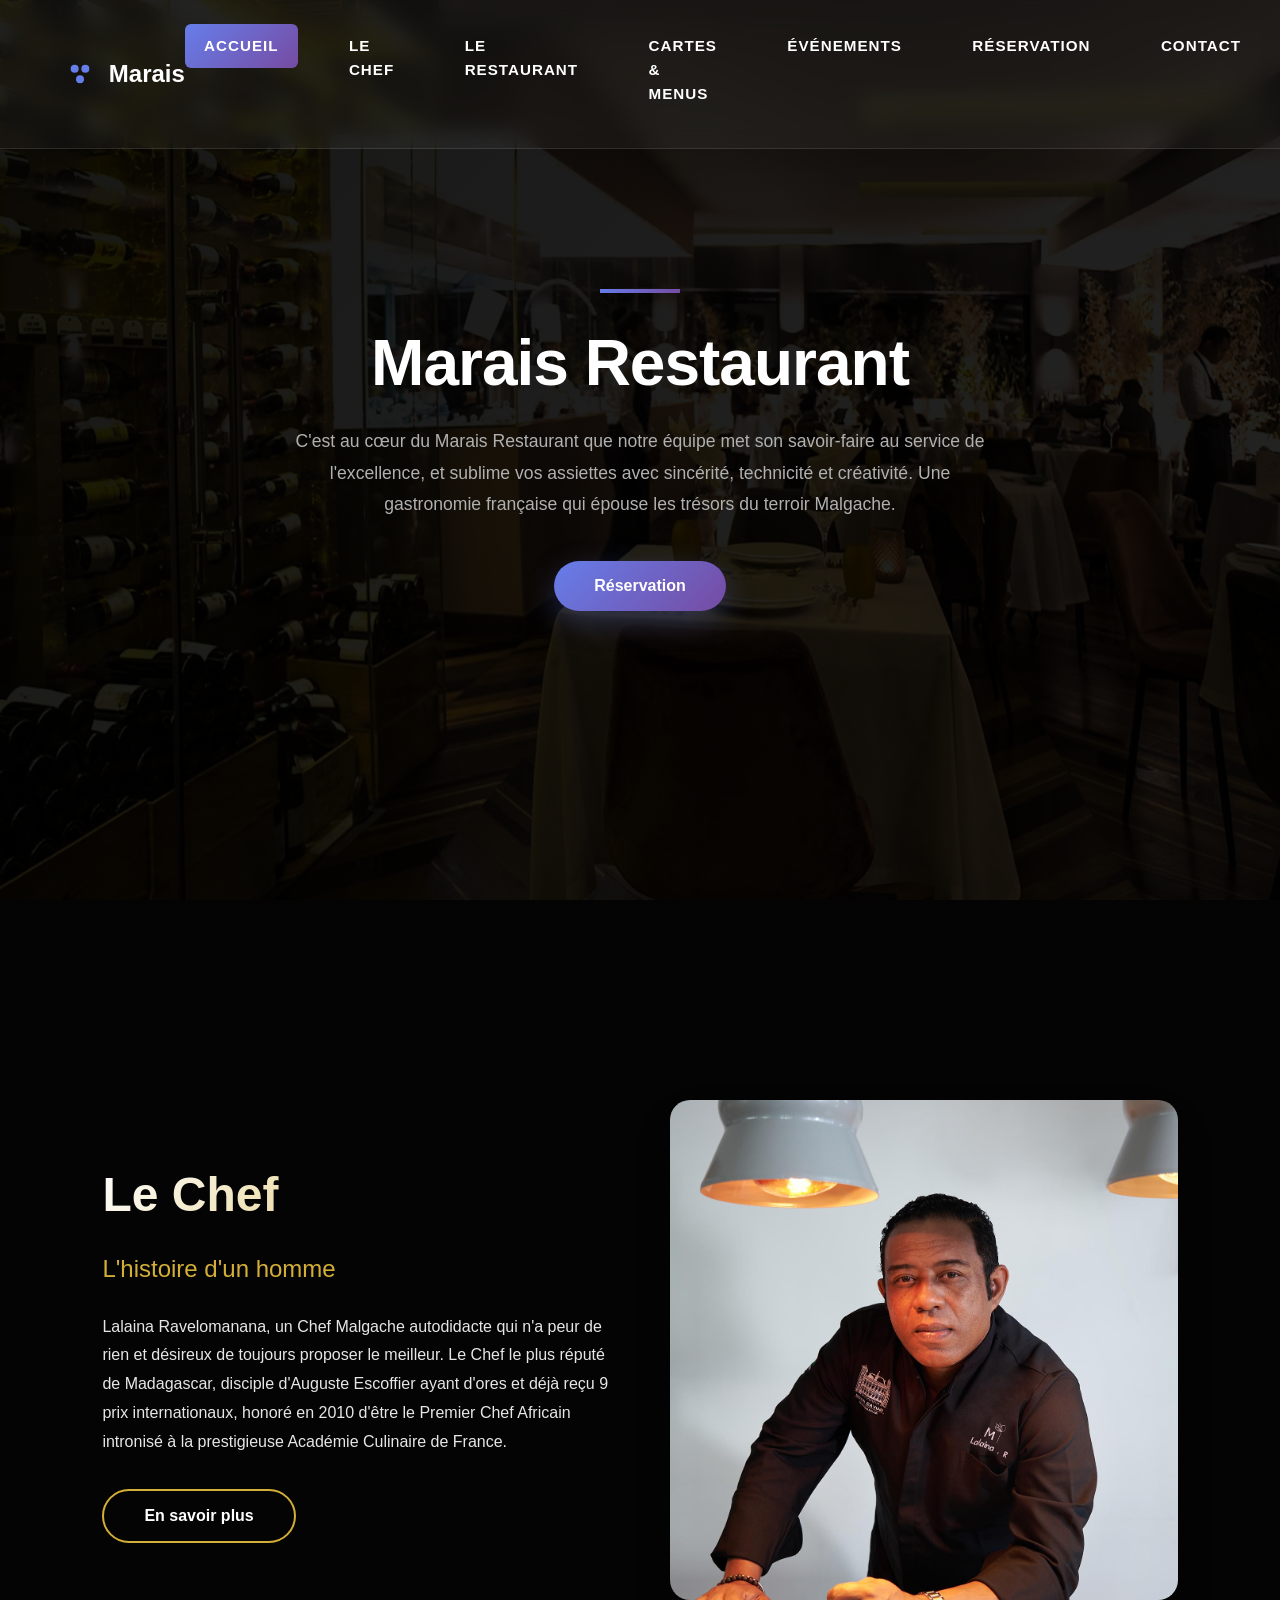
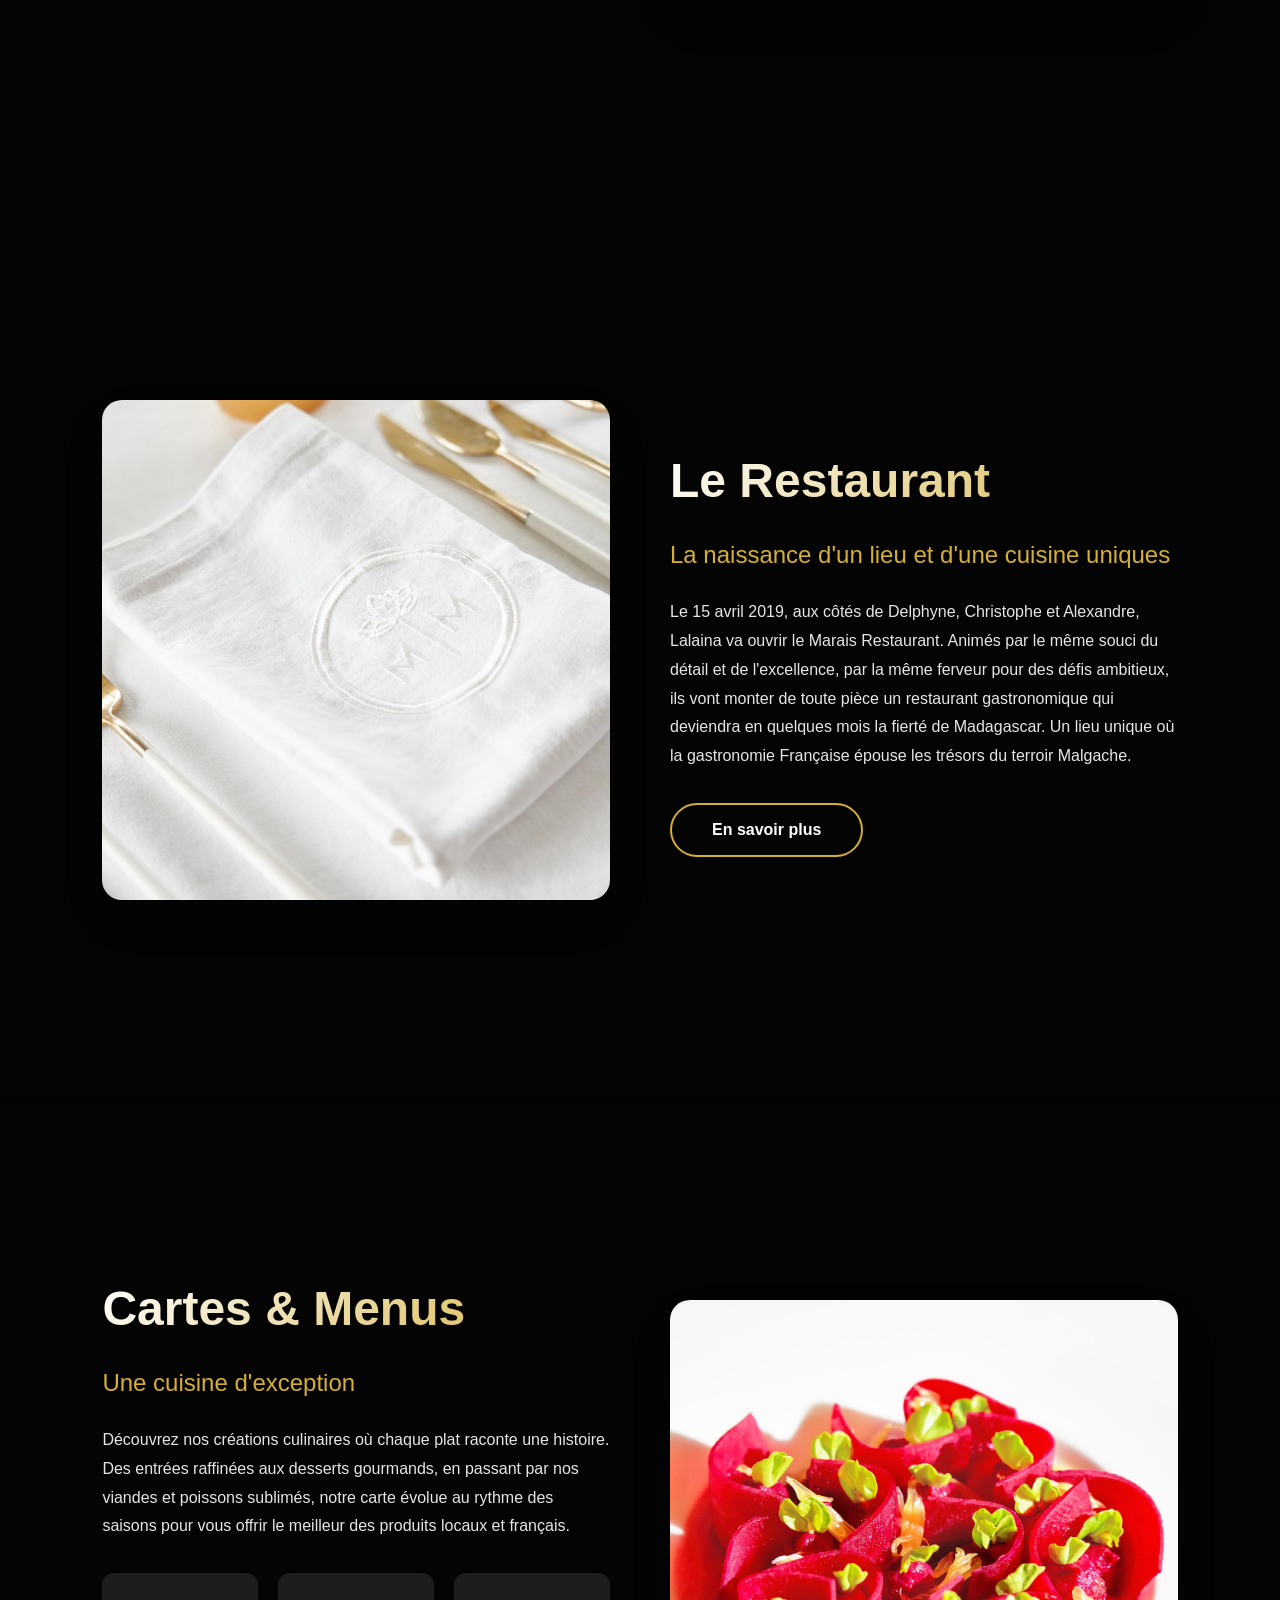
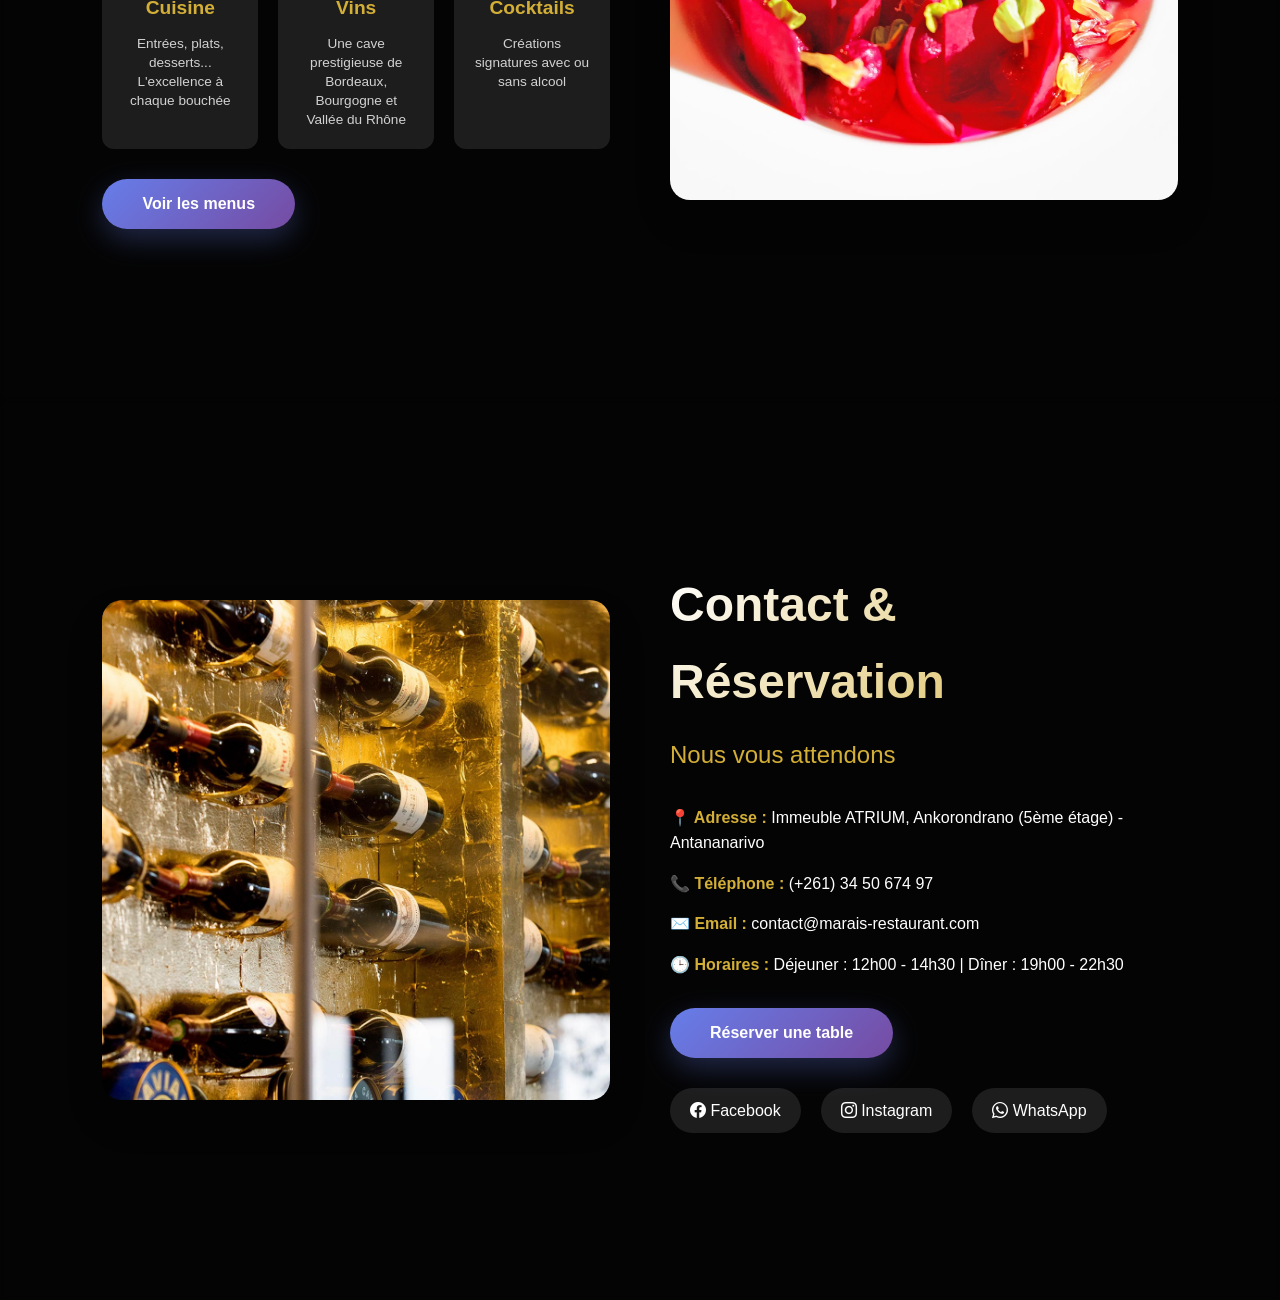
==== page/index.html @ f9e8b1ed "Version 1" ====
<!DOCTYPE html>
<html lang="fr">
<head>
    <meta charset="UTF-8">
    <meta name="viewport" content="width=device-width, initial-scale=1.0">
    <title>Marais Restaurant | Gastronomie française au cœur d'Antananarivo</title>
    <meta name="description" content="C'est au coeur du Marais Restaurant que notre équipe met son savoir-faire au service de l'excellence, et sublime vos assiettes avec sincérité, technicité et créativité.">
    <link rel="stylesheet" href="../style/css/index.css">
    <link rel="stylesheet" href="https://cdn.jsdelivr.net/npm/bootstrap-icons@1.11.3/font/bootstrap-icons.min.css">
</head>
<body>
    <div class="background-slider">
        <img src="../img/resto1.jpg" alt="Marais Restaurant" class="bg-image active">
        <img src="../img/niccki2.jpg" alt="Cuisine Marais" class="bg-image">
        <img src="../img/team.jpg" alt="Équipe Marais" class="bg-image">
    </div>

    <nav class="navbar">
        <div class="nav-container">
            <div class="logo">
                <svg class="logo-icon" viewBox="0 0 24 24" fill="none">
                    <circle cx="8" cy="8" r="3" fill="currentColor"/>
                    <circle cx="16" cy="8" r="3" fill="currentColor"/>
                    <circle cx="12" cy="16" r="3" fill="currentColor"/>
                </svg>
                <span>Marais</span>
            </div>
            <ul class="nav-menu">
                <li><a href="index.html" class="nav-link active">ACCUEIL</a></li>
                <li><a href="chef.html" class="nav-link">LE CHEF</a></li>
                <li><a href="restaurant.html" class="nav-link">LE RESTAURANT</a></li>
                <li><a href="menus.html" class="nav-link">CARTES & MENUS</a></li>
                <li><a href="evenements.html" class="nav-link">ÉVÉNEMENTS</a></li>
                <li><a href="reservation.html" class="nav-link">RÉSERVATION</a></li>
                <li><a href="contact.html" class="nav-link">CONTACT</a></li>
            </ul>
            <button class="menu-toggle">
                <span></span>
                <span></span>
                <span></span>
            </button>
        </div>
    </nav>

    <main class="hero">
        <div class="hero-content">
            <div class="accent-bar"></div>
            <h1 class="hero-title">Marais Restaurant</h1>
            <p class="hero-subtitle">
                C'est au cœur du Marais Restaurant que notre équipe met son savoir-faire au service de l'excellence, 
                et sublime vos assiettes avec sincérité, technicité et créativité. Une gastronomie française qui épouse 
                les trésors du terroir Malgache.
            </p>
            <button class="cta-button" onclick="window.location.href='reservation.html'">Réservation</button>
        </div>
    </main>

    <section id="chef" class="section">
        <div class="section-content">
            <h2 class="section-title">Le Chef</h2>
            <h3 class="section-subtitle">L'histoire d'un homme</h3>
            <p class="section-text">
                Lalaina Ravelomanana, un Chef Malgache autodidacte qui n'a peur de rien et désireux de toujours proposer le meilleur. 
                Le Chef le plus réputé de Madagascar, disciple d'Auguste Escoffier ayant d'ores et déjà reçu 9 prix internationaux, 
                honoré en 2010 d'être le Premier Chef Africain intronisé à la prestigieuse Académie Culinaire de France.
            </p>
            <button class="cta-button btn-outline" onclick="window.location.href='chef.html'">En savoir plus</button>
        </div>
        <div class="section-image" style="background-image: url('../img/lal1.jpg');"></div>
    </section>

    <section id="restaurant" class="section reverse">
        <div class="section-content">
            <h2 class="section-title">Le Restaurant</h2>
            <h3 class="section-subtitle">La naissance d'un lieu et d'une cuisine uniques</h3>
            <p class="section-text">
                Le 15 avril 2019, aux côtés de Delphyne, Christophe et Alexandre, Lalaina va ouvrir le Marais Restaurant. 
                Animés par le même souci du détail et de l'excellence, par la même ferveur pour des défis ambitieux, 
                ils vont monter de toute pièce un restaurant gastronomique qui deviendra en quelques mois la fierté de Madagascar. 
                Un lieu unique où la gastronomie Française épouse les trésors du terroir Malgache.
            </p>
            <button class="cta-button btn-outline" onclick="window.location.href='restaurant.html'">En savoir plus</button>
        </div>
        <div class="section-image" style="background-image: url('../img/rest.jpg');"></div>
    </section>

    <section id="menus" class="section">
        <div class="section-content">
            <h2 class="section-title">Cartes & Menus</h2>
            <h3 class="section-subtitle">Une cuisine d'exception</h3>
            <p class="section-text">
                Découvrez nos créations culinaires où chaque plat raconte une histoire. Des entrées raffinées aux desserts gourmands, 
                en passant par nos viandes et poissons sublimés, notre carte évolue au rythme des saisons pour vous offrir le meilleur 
                des produits locaux et français.
            </p>
            <div class="menu-categories">
                <div class="menu-card">
                    <h4>Cuisine</h4>
                    <p>Entrées, plats, desserts... L'excellence à chaque bouchée</p>
                </div>
                <div class="menu-card">
                    <h4>Vins</h4>
                    <p>Une cave prestigieuse de Bordeaux, Bourgogne et Vallée du Rhône</p>
                </div>
                <div class="menu-card">
                    <h4>Cocktails</h4>
                    <p>Créations signatures avec ou sans alcool</p>
                </div>
            </div>
            <button class="cta-button" onclick="window.location.href='menus.html'">Voir les menus</button>
        </div>
        <div class="section-image" style="background-image: url('../img/cuisine1.jpg');"></div>
    </section>

    <section id="contact" class="section reverse">
        <div class="section-content">
            <h2 class="section-title">Contact & Réservation</h2>
            <h3 class="section-subtitle">Nous vous attendons</h3>
            <div class="contact-info">
                <p><strong>📍 Adresse :</strong> Immeuble ATRIUM, Ankorondrano (5ème étage) - Antananarivo</p>
                <p><strong>📞 Téléphone :</strong> (+261) 34 50 674 97</p>
                <p><strong>✉️ Email :</strong> contact@marais-restaurant.com</p>
                <p><strong>🕒 Horaires :</strong> Déjeuner : 12h00 - 14h30 | Dîner : 19h00 - 22h30</p>
            </div>
            <button class="cta-button" onclick="window.location.href='reservation.html'">Réserver une table</button>
            <div class="social-links">
                <a href="#" target="_blank" class="social-link"><i class="bi bi-facebook"></i> Facebook</a>
                <a href="#" target="_blank" class="social-link"><i class="bi bi-instagram"></i> Instagram</a>
                <a href="#" target="_blank" class="social-link"><i class="bi bi-whatsapp"></i> WhatsApp</a>
            </div>
        </div>
        <div class="section-image" style="background-image: url('../img/slider3.jpg');"></div>
    </section>

    <script src="../style/js/main.js"></script>
</body>
</html>
---- style/css/index.css ----
* {
  margin: 0;
  padding: 0;
  box-sizing: border-box;
}

html {
  scroll-behavior: smooth;
}

body {
  font-family: "Segoe UI", Tahoma, Geneva, Verdana, sans-serif;
  font-size: 16px;
  color: #ffffff;
  background: #0a0a0a;
  overflow-x: hidden;
  line-height: 1.6;
}

@keyframes fadeInUp {
  from {
    opacity: 0;
    transform: translateY(30px);
  }
  to {
    opacity: 1;
    transform: translateY(0);
  }
}
@keyframes slideRight {
  from {
    width: 0;
  }
  to {
    width: 80px;
  }
}
.cta-button {
  display: inline-block;
  padding: 1rem 2.5rem;
  font-size: 1rem;
  font-weight: 600;
  color: #ffffff;
  background: linear-gradient(135deg, #667eea 0%, #764ba2 100%);
  border: none;
  border-radius: 50px;
  cursor: pointer;
  transition: all 0.3s ease;
  box-shadow: 0 10px 30px rgba(102, 126, 234, 0.3);
  text-decoration: none;
}
.cta-button:hover {
  transform: translateY(-3px);
  box-shadow: 0 15px 40px rgba(102, 126, 234, 0.4);
}
.cta-button:active {
  transform: translateY(-1px);
}

.navbar {
  position: fixed;
  top: 0;
  left: 0;
  right: 0;
  z-index: 1000;
  padding: 1.5rem 5%;
  background: rgba(255, 255, 255, 0.05);
  backdrop-filter: blur(10px);
  border-bottom: 1px solid rgba(255, 255, 255, 0.1);
  transition: all 0.3s ease;
}
.navbar.scrolled {
  padding: 1rem 5%;
  background: rgba(0, 0, 0, 0.95);
}
.navbar .nav-container {
  display: flex;
  justify-content: space-between;
  align-items: center;
  max-width: 1400px;
  margin: 0 auto;
}

.logo {
  display: flex;
  justify-content: center;
  align-items: center;
  gap: 0.8rem;
  font-size: 1.5rem;
  font-weight: 600;
  color: #ffffff;
}
.logo .logo-icon {
  width: 32px;
  height: 32px;
  color: #667eea;
}

.nav-menu {
  display: flex;
  list-style: none;
  gap: 2rem;
}
@media (max-width: 1024px) {
  .nav-menu {
    position: fixed;
    top: 80px;
    left: -100%;
    flex-direction: column;
    background: rgba(10, 10, 10, 0.98);
    width: 100%;
    padding: 2rem;
    transition: left 0.3s ease;
  }
  .nav-menu.active {
    left: 0;
  }
}

.nav-link {
  position: relative;
  display: inline-block;
  color: #ffffff;
  text-decoration: none;
  font-weight: 600;
  font-size: 0.95rem;
  letter-spacing: 1px;
  padding: 0.6rem 1.2rem;
  overflow: hidden;
  transition: color 0.3s ease;
}
.nav-link::before {
  content: "";
  position: absolute;
  bottom: 0;
  left: 0;
  width: 100%;
  height: 0;
  background: linear-gradient(135deg, #667eea 0%, #764ba2 100%);
  transition: height 0.3s ease ease;
  z-index: -1;
  border-radius: 6px;
}
.nav-link:hover::before, .nav-link.active::before {
  height: 100%;
}
.nav-link:hover, .nav-link.active {
  color: #ffffff;
}

.menu-toggle {
  display: none;
  flex-direction: column;
  gap: 5px;
  background: none;
  border: none;
  cursor: pointer;
}
@media (max-width: 1024px) {
  .menu-toggle {
    display: flex;
  }
}
.menu-toggle span {
  width: 25px;
  height: 3px;
  background: #ffffff;
  transition: 0.3s ease;
}
.menu-toggle.active span:nth-child(1) {
  transform: rotate(45deg) translate(5px, 5px);
}
.menu-toggle.active span:nth-child(2) {
  opacity: 0;
}
.menu-toggle.active span:nth-child(3) {
  transform: rotate(-45deg) translate(7px, -6px);
}

.hero {
  min-height: 100vh;
  display: flex;
  justify-content: center;
  align-items: center;
  padding: 0 5%;
  position: relative;
}

.hero-content {
  max-width: 900px;
  text-align: center;
  animation: fadeInUp 1s ease;
}
.hero-content .accent-bar {
  width: 80px;
  height: 4px;
  background: linear-gradient(135deg, #667eea 0%, #764ba2 100%);
  margin: 0 auto 2rem;
  animation: slideRight 0.8s ease;
}

.hero-title {
  font-size: clamp(2.5rem, 8vw, 4rem);
  font-weight: 700;
  margin-bottom: 1.5rem;
  line-height: 1.2;
  letter-spacing: -1px;
}

.hero-subtitle {
  font-size: clamp(1rem, 2vw, 1.1rem);
  color: #b0b0b0;
  margin-bottom: 2.5rem;
  line-height: 1.8;
  max-width: 700px;
  margin-left: auto;
  margin-right: auto;
}

.background-slider {
  position: fixed;
  top: 0;
  left: 0;
  width: 100%;
  height: 100%;
  z-index: -1;
}
.background-slider .bg-image {
  position: absolute;
  top: 0;
  left: 0;
  width: 100%;
  height: 100%;
  -o-object-fit: cover;
     object-fit: cover;
  opacity: 0;
  transition: opacity 1.5s ease-in-out;
  filter: brightness(0.3);
}
.background-slider .bg-image.active {
  opacity: 1;
}
.background-slider::after {
  content: "";
  position: absolute;
  top: 0;
  left: 0;
  width: 100%;
  height: 100%;
  background: linear-gradient(135deg, rgba(0, 0, 0, 0.7) 0%, rgba(0, 0, 0, 0.5) 100%);
}

.section {
  padding: 100px 8%;
  min-height: 100vh;
  display: flex;
  align-items: center;
  justify-content: space-between;
  gap: 60px;
  background: rgba(0, 0, 0, 0.6);
  backdrop-filter: blur(2px);
}
.section.reverse {
  flex-direction: row-reverse;
}
@media (max-width: 1024px) {
  .section {
    flex-direction: column;
    padding: 80px 5%;
    text-align: center;
  }
  .section.reverse {
    flex-direction: column;
  }
}

.section-content {
  flex: 1;
  max-width: 600px;
}
@media (max-width: 1024px) {
  .section-content {
    max-width: 100%;
  }
}

.section-image {
  flex: 1;
  height: 500px;
  background-size: cover;
  background-position: center;
  border-radius: 20px;
  box-shadow: 0 20px 40px rgba(0, 0, 0, 0.3);
}
@media (max-width: 1024px) {
  .section-image {
    width: 100%;
    height: 300px;
  }
}

.section-title {
  font-size: clamp(2rem, 5vw, 3rem);
  font-weight: 600;
  margin-bottom: 1rem;
  background: linear-gradient(135deg, #fff 0%, #d4af37 100%);
  -webkit-background-clip: text;
  background-clip: text;
  color: transparent;
}

.section-subtitle {
  font-size: 1.5rem;
  font-weight: 400;
  margin-bottom: 1.5rem;
  color: #d4af37;
}

.section-text {
  line-height: 1.8;
  margin-bottom: 2rem;
  color: rgba(255, 255, 255, 0.9);
}

.btn-outline {
  background: transparent;
  border: 2px solid #d4af37;
  box-shadow: none;
}
.btn-outline:hover {
  background: #d4af37;
  color: #000;
  transform: translateY(-3px);
}

.menu-categories {
  display: flex;
  gap: 20px;
  margin: 30px 0;
  flex-wrap: wrap;
}
@media (max-width: 768px) {
  .menu-categories {
    justify-content: center;
  }
}

.menu-card {
  flex: 1;
  min-width: 150px;
  padding: 20px;
  background: rgba(255, 255, 255, 0.1);
  border-radius: 12px;
  text-align: center;
  transition: transform 0.3s ease;
}
.menu-card:hover {
  transform: translateY(-5px);
  background: rgba(255, 255, 255, 0.2);
}
.menu-card h4 {
  font-size: 1.2rem;
  margin-bottom: 10px;
  color: #d4af37;
}
.menu-card p {
  font-size: 0.85rem;
  line-height: 1.4;
  color: rgba(255, 255, 255, 0.8);
}

.contact-info {
  margin: 30px 0;
}
.contact-info p {
  margin-bottom: 15px;
  line-height: 1.6;
}
.contact-info p strong {
  color: #d4af37;
}

.social-links {
  display: flex;
  gap: 20px;
  margin-top: 30px;
  flex-wrap: wrap;
}
.social-links .social-link {
  color: #ffffff;
  text-decoration: none;
  padding: 10px 20px;
  background: rgba(255, 255, 255, 0.1);
  border-radius: 30px;
  transition: all 0.3s ease;
}
.social-links .social-link:hover {
  background: #d4af37;
  color: #000;
  transform: translateY(-2px);
}/*# sourceMappingURL=index.css.map */
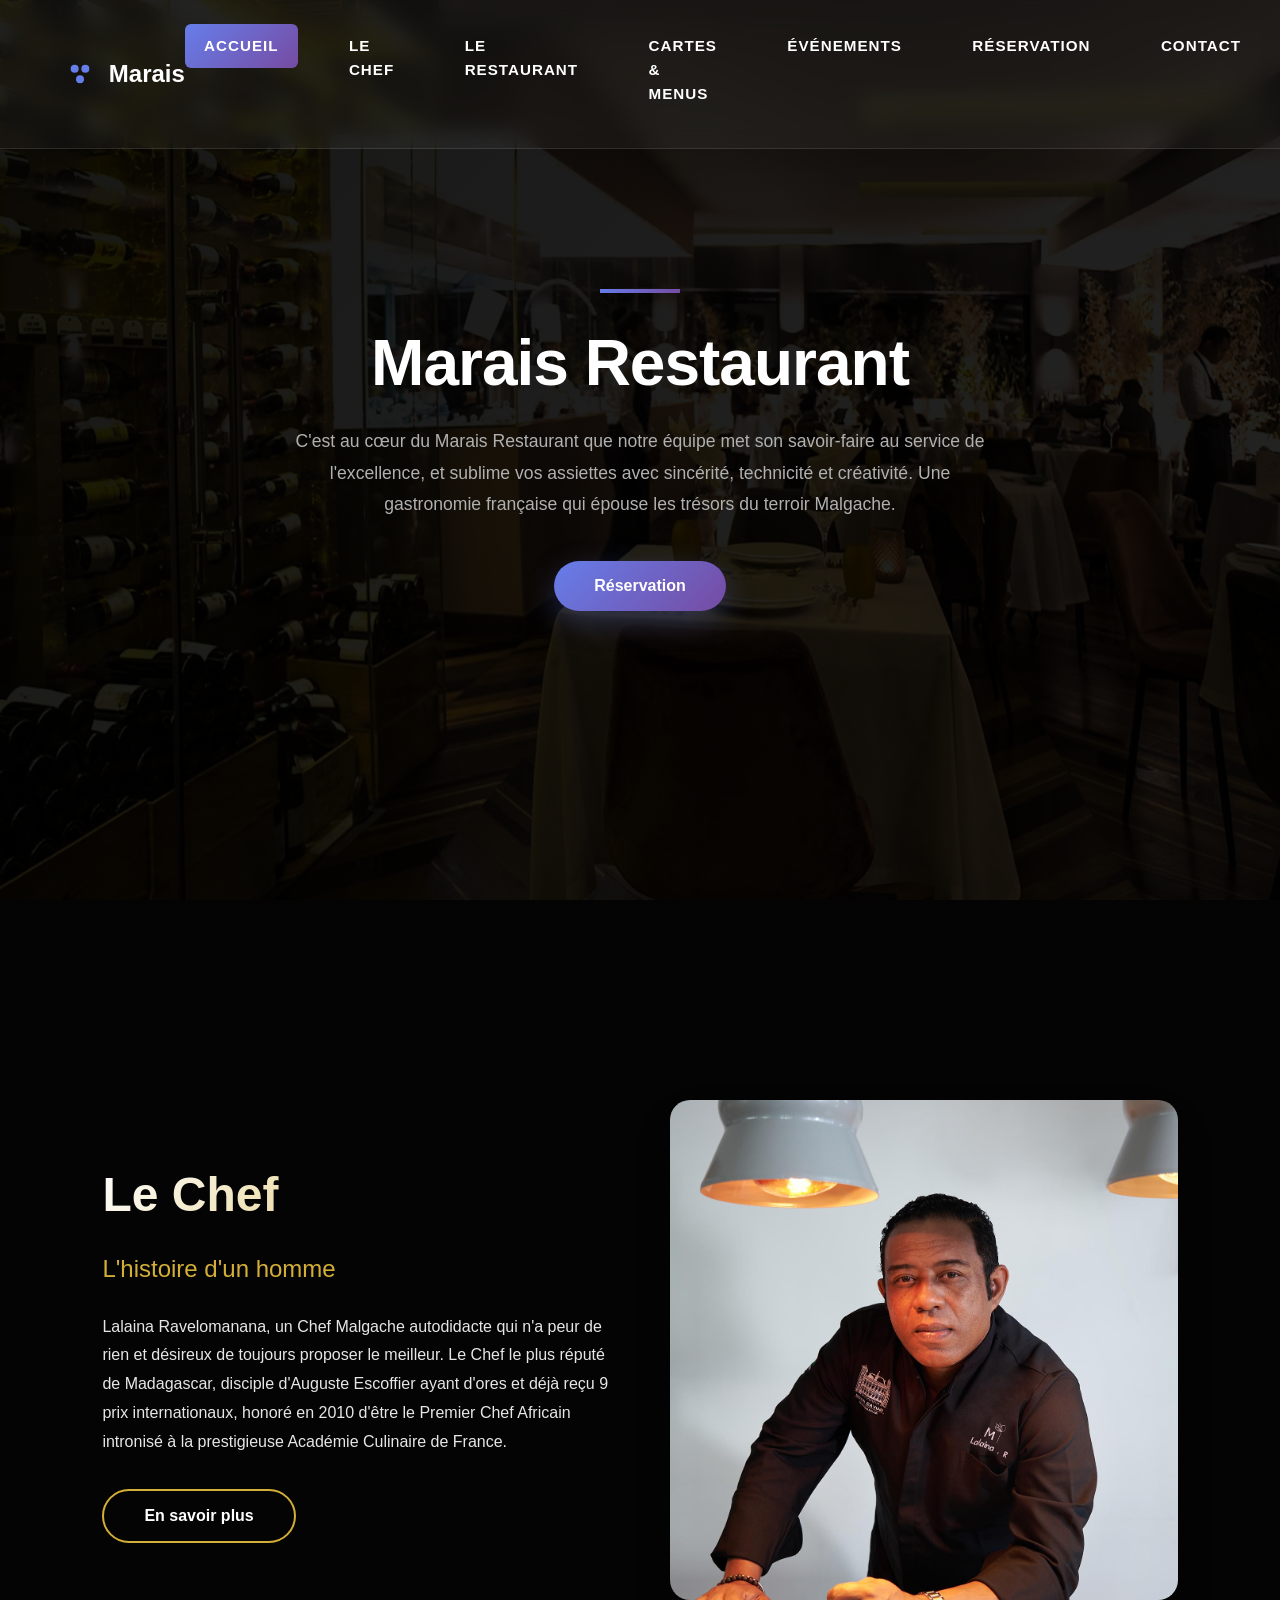
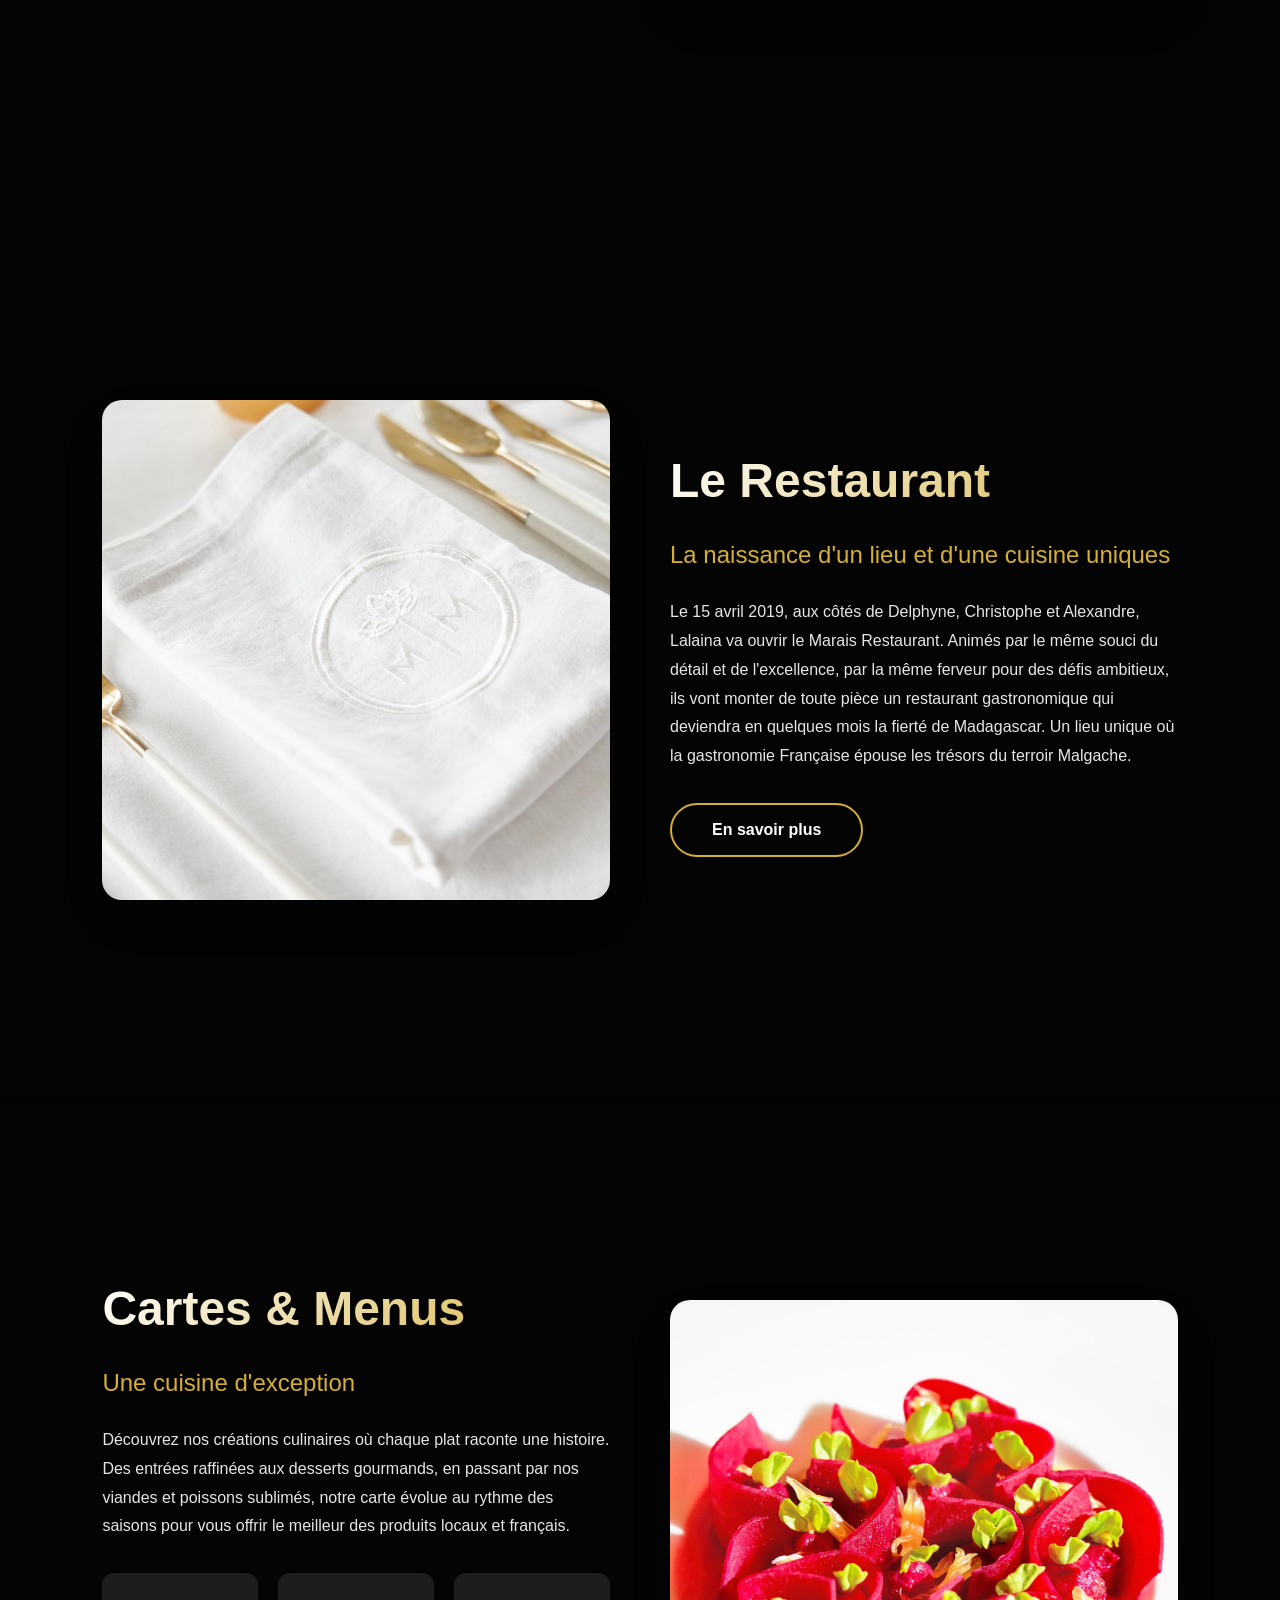
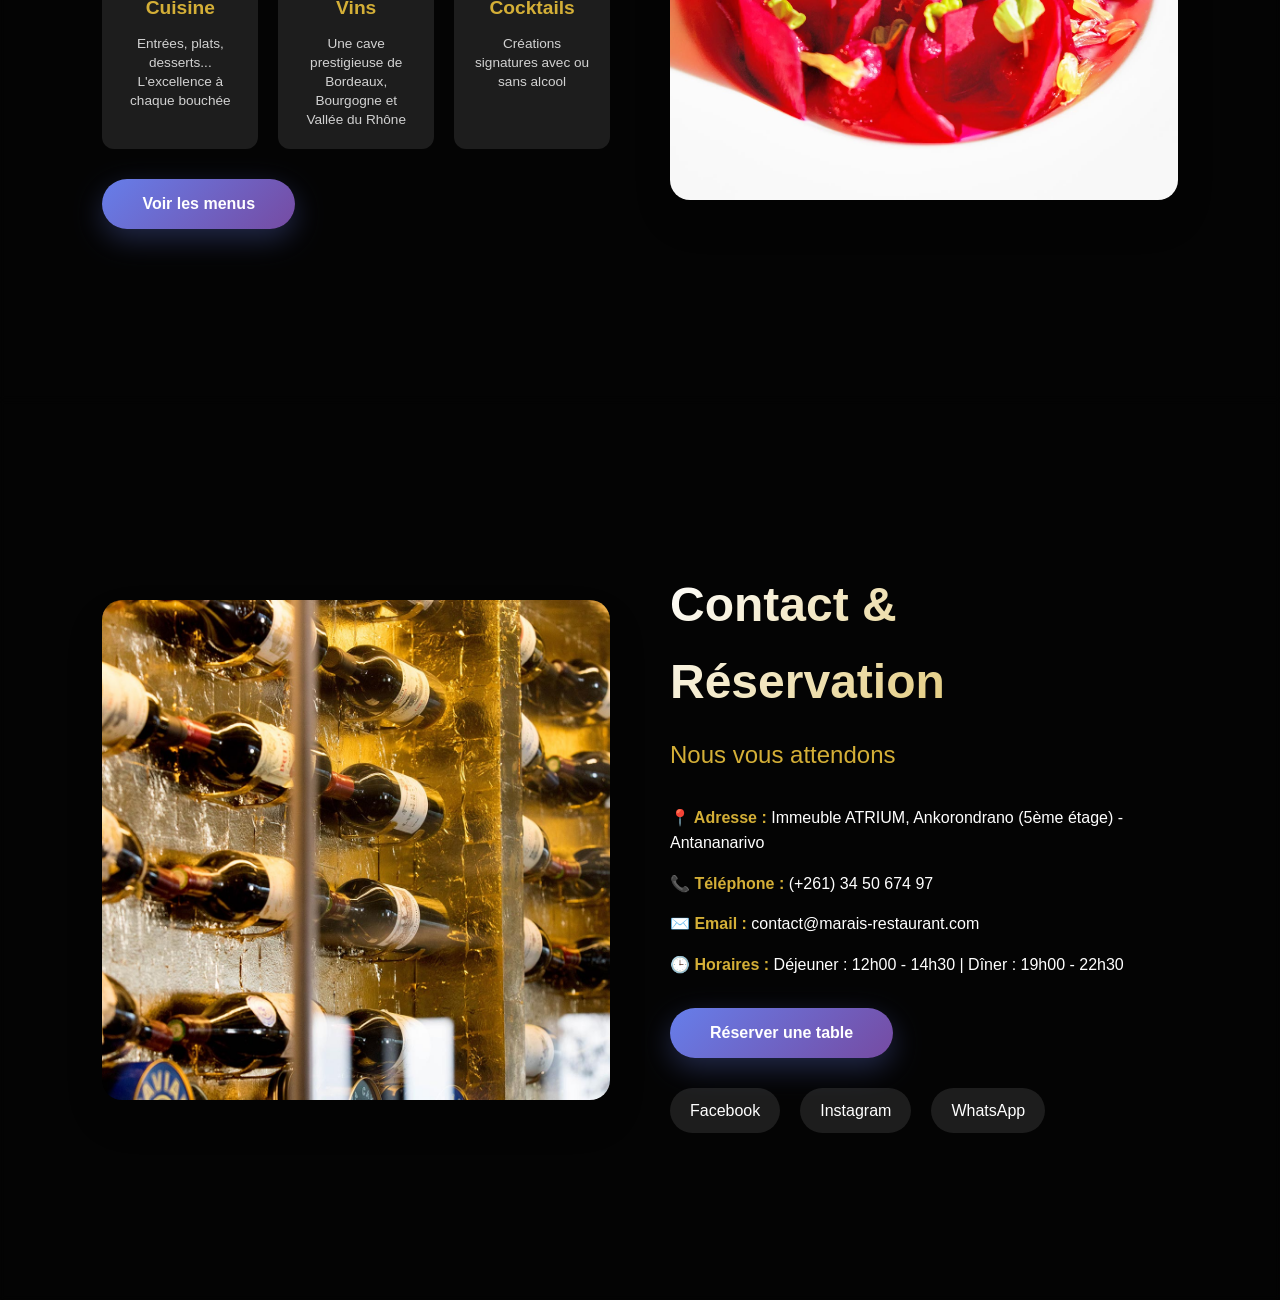
==== commit 680fd585: "Vgridd" ====
--- a/page/index.html
+++ b/page/index.html
@@ -6,7 +6,6 @@
     <title>Marais Restaurant | Gastronomie française au cœur d'Antananarivo</title>
     <meta name="description" content="C'est au coeur du Marais Restaurant que notre équipe met son savoir-faire au service de l'excellence, et sublime vos assiettes avec sincérité, technicité et créativité.">
     <link rel="stylesheet" href="../style/css/index.css">
-    <link rel="stylesheet" href="https://cdn.jsdelivr.net/npm/bootstrap-icons@1.11.3/font/bootstrap-icons.min.css">
 </head>
 <body>
     <div class="background-slider">
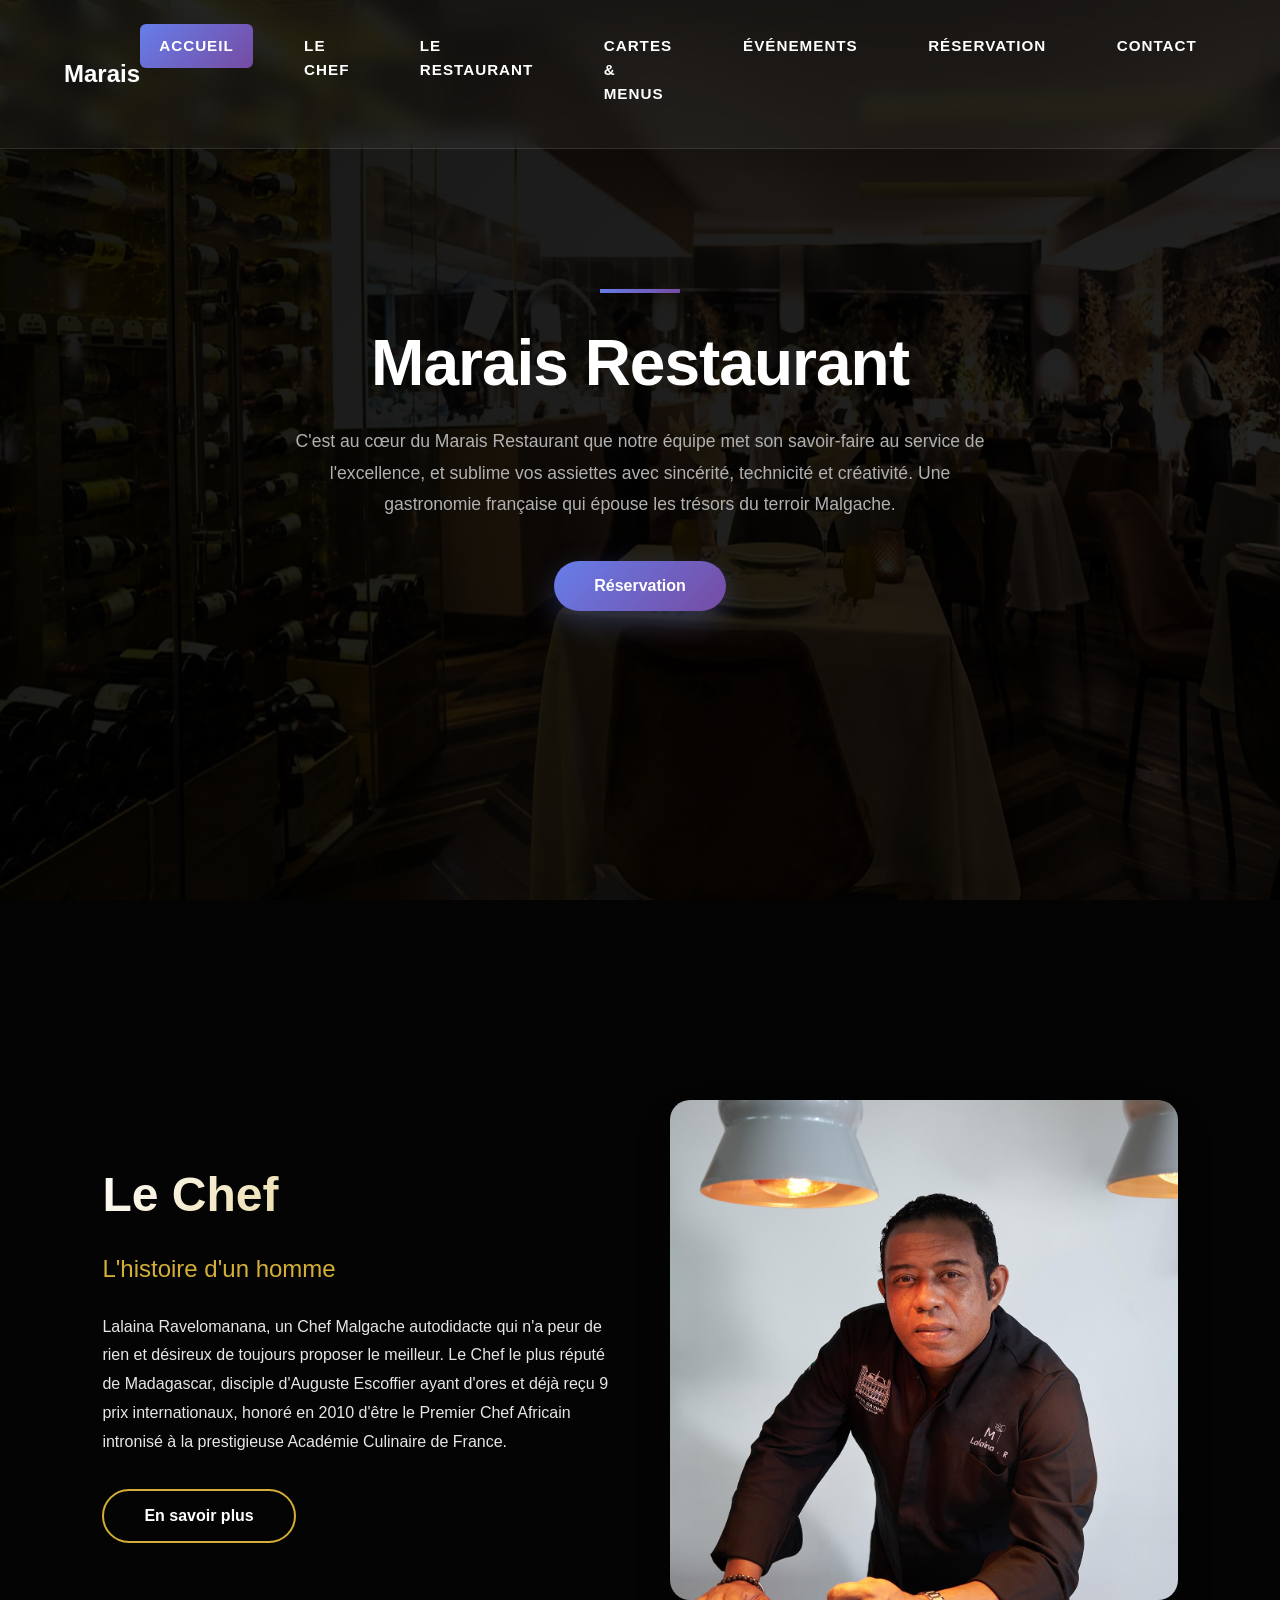
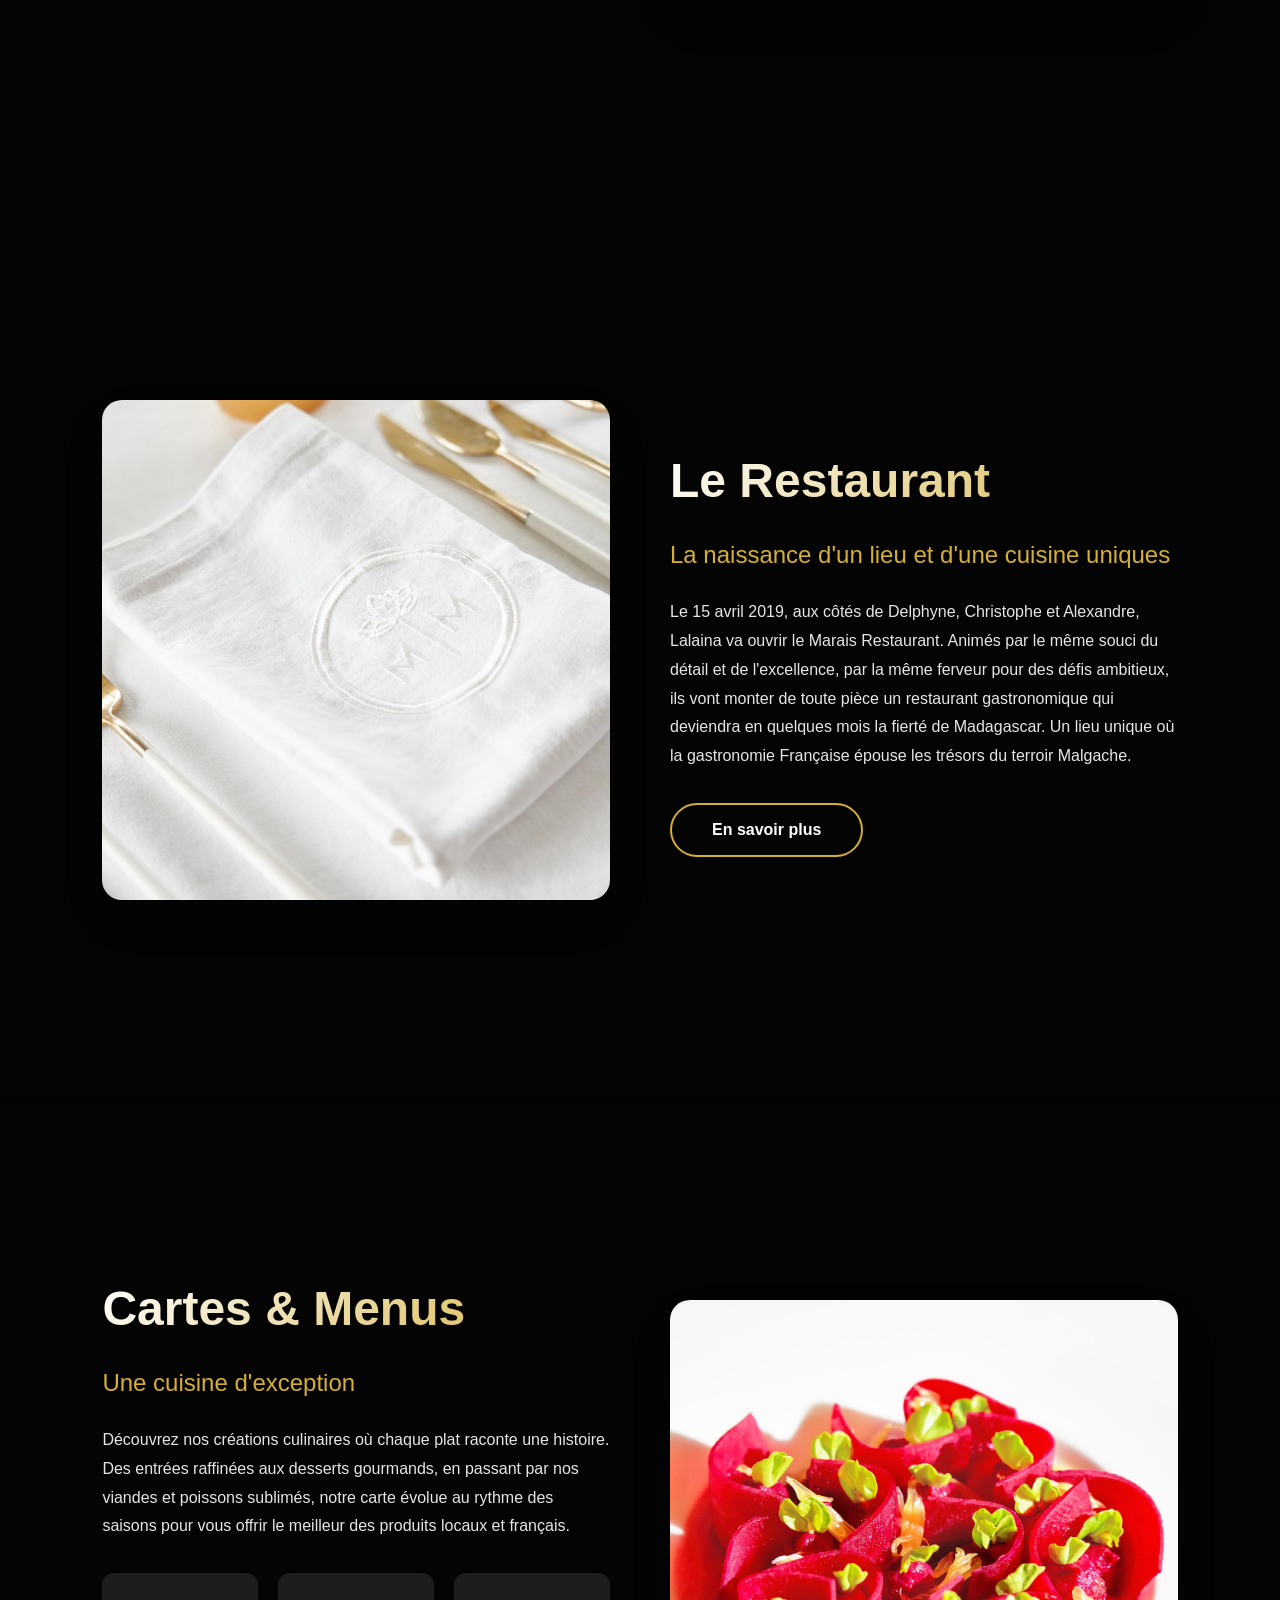
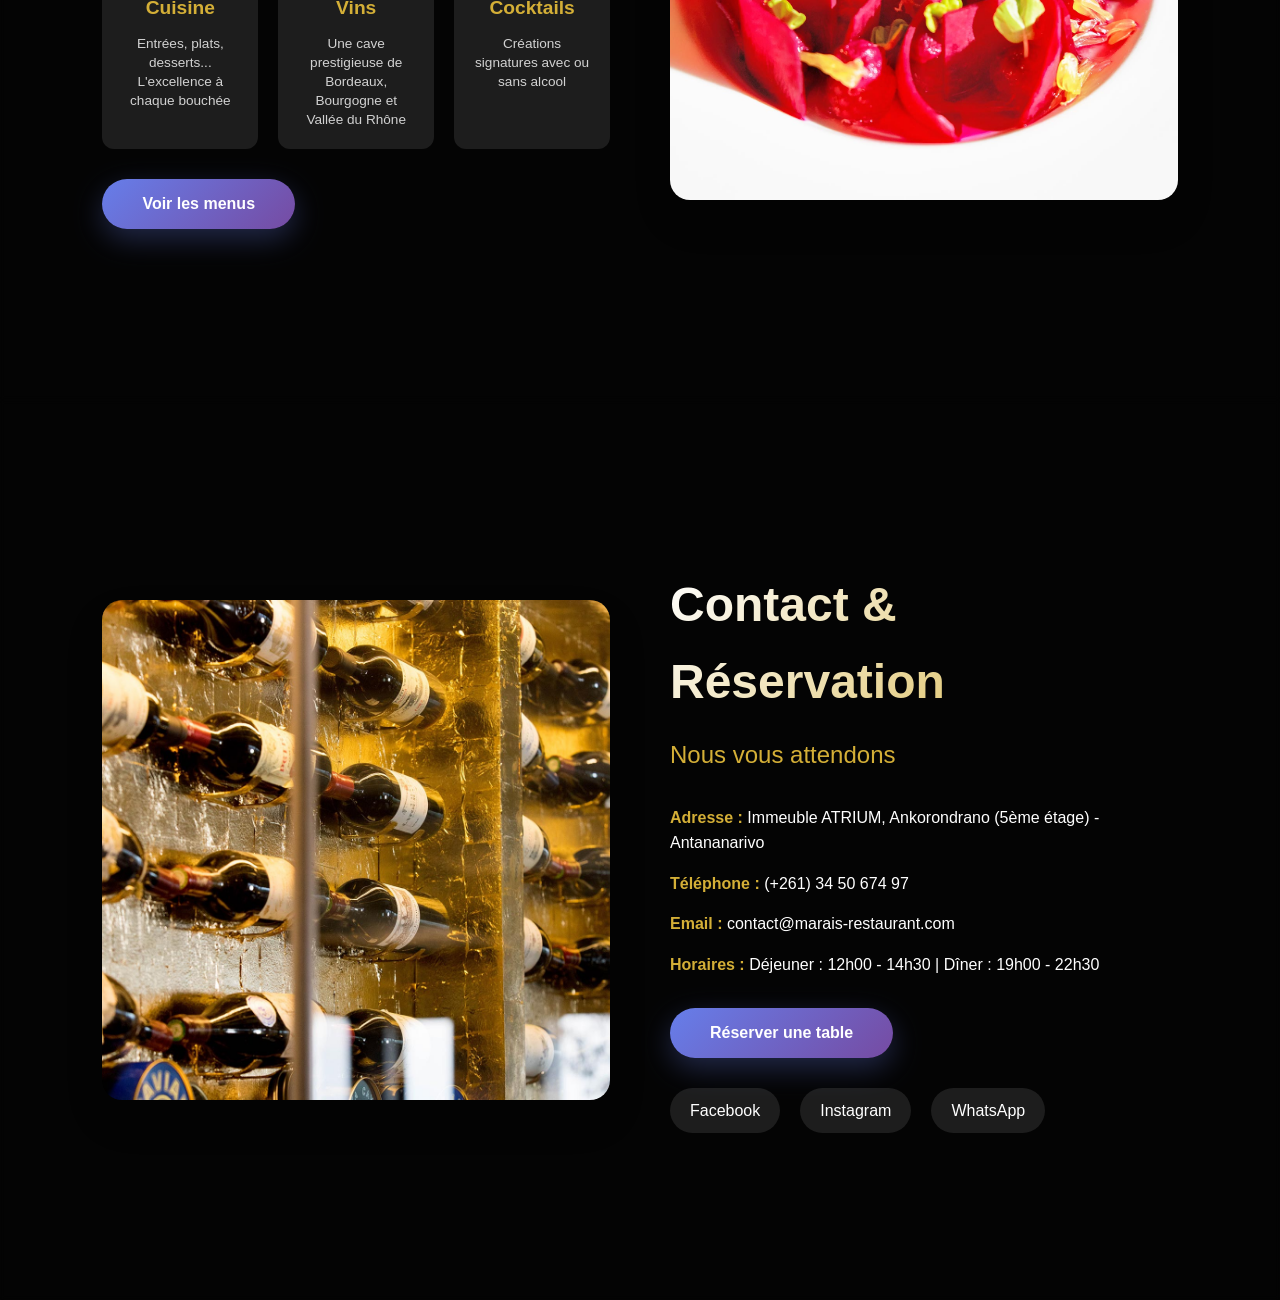
==== commit ed425e8f: "gg" ====
--- a/page/index.html
+++ b/page/index.html
@@ -6,6 +6,11 @@
     <title>Marais Restaurant | Gastronomie française au cœur d'Antananarivo</title>
     <meta name="description" content="C'est au coeur du Marais Restaurant que notre équipe met son savoir-faire au service de l'excellence, et sublime vos assiettes avec sincérité, technicité et créativité.">
     <link rel="stylesheet" href="../style/css/index.css">
+    <link rel="icon" type="image/x-icon" href="../style/ico/favicon.ico">
+    <link rel="icon" type="image/png" sizes="32x32" href="../style/ico/favicon-32x32.png">
+    <link rel="icon" type="image/png" sizes="16x16" href="../style/ico/favicon-16x16.png">
+    <link rel="apple-touch-icon" href="../style/ico/apple-touch-icon.png">
+    <link rel="manifest" href="../style/ico/site.webmanifest">
 </head>
 <body>
     <div class="background-slider">
@@ -17,11 +22,6 @@
     <nav class="navbar">
         <div class="nav-container">
             <div class="logo">
-                <svg class="logo-icon" viewBox="0 0 24 24" fill="none">
-                    <circle cx="8" cy="8" r="3" fill="currentColor"/>
-                    <circle cx="16" cy="8" r="3" fill="currentColor"/>
-                    <circle cx="12" cy="16" r="3" fill="currentColor"/>
-                </svg>
                 <span>Marais</span>
             </div>
             <ul class="nav-menu">
@@ -116,10 +116,10 @@
             <h2 class="section-title">Contact & Réservation</h2>
             <h3 class="section-subtitle">Nous vous attendons</h3>
             <div class="contact-info">
-                <p><strong>📍 Adresse :</strong> Immeuble ATRIUM, Ankorondrano (5ème étage) - Antananarivo</p>
-                <p><strong>📞 Téléphone :</strong> (+261) 34 50 674 97</p>
-                <p><strong>✉️ Email :</strong> contact@marais-restaurant.com</p>
-                <p><strong>🕒 Horaires :</strong> Déjeuner : 12h00 - 14h30 | Dîner : 19h00 - 22h30</p>
+                <p><strong>Adresse :</strong> Immeuble ATRIUM, Ankorondrano (5ème étage) - Antananarivo</p>
+                <p><strong>Téléphone :</strong> (+261) 34 50 674 97</p>
+                <p><strong>Email :</strong> contact@marais-restaurant.com</p>
+                <p><strong>Horaires :</strong> Déjeuner : 12h00 - 14h30 | Dîner : 19h00 - 22h30</p>
             </div>
             <button class="cta-button" onclick="window.location.href='reservation.html'">Réserver une table</button>
             <div class="social-links">
